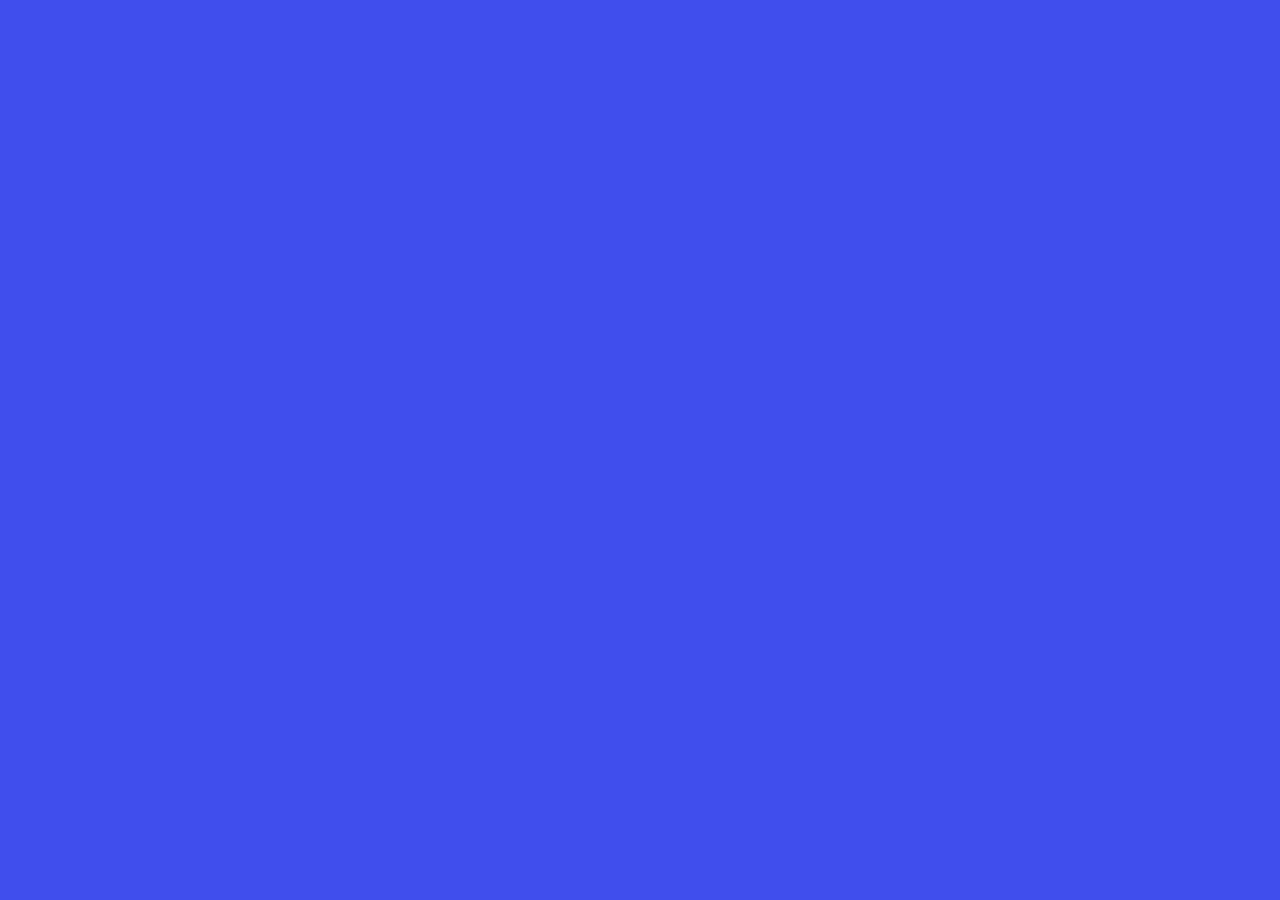
==== bundle_react/index.html @ c21e9825 "updated eslint + added index" ====
<!DOCTYPE html>
<html lang="en">
<head>
    <meta charset="UTF-8">
    <meta http-equiv="X-UA-Compatible" content="IE=edge">
    <meta name="viewport" content="width=device-width, initial-scale=1.0">
    <title>Discord</title>
<script defer src="main.bundle.js"></script><link href="main.css" rel="stylesheet"></head>
<body>
    <div id="root"></div>
</body>
</html>
---- bundle_react/main.css ----
/*!*****************************************************************!*\
  !*** css ./node_modules/css-loader/dist/cjs.js!./src/index.css ***!
  \*****************************************************************/
body{
    background-color: #404eed;
}
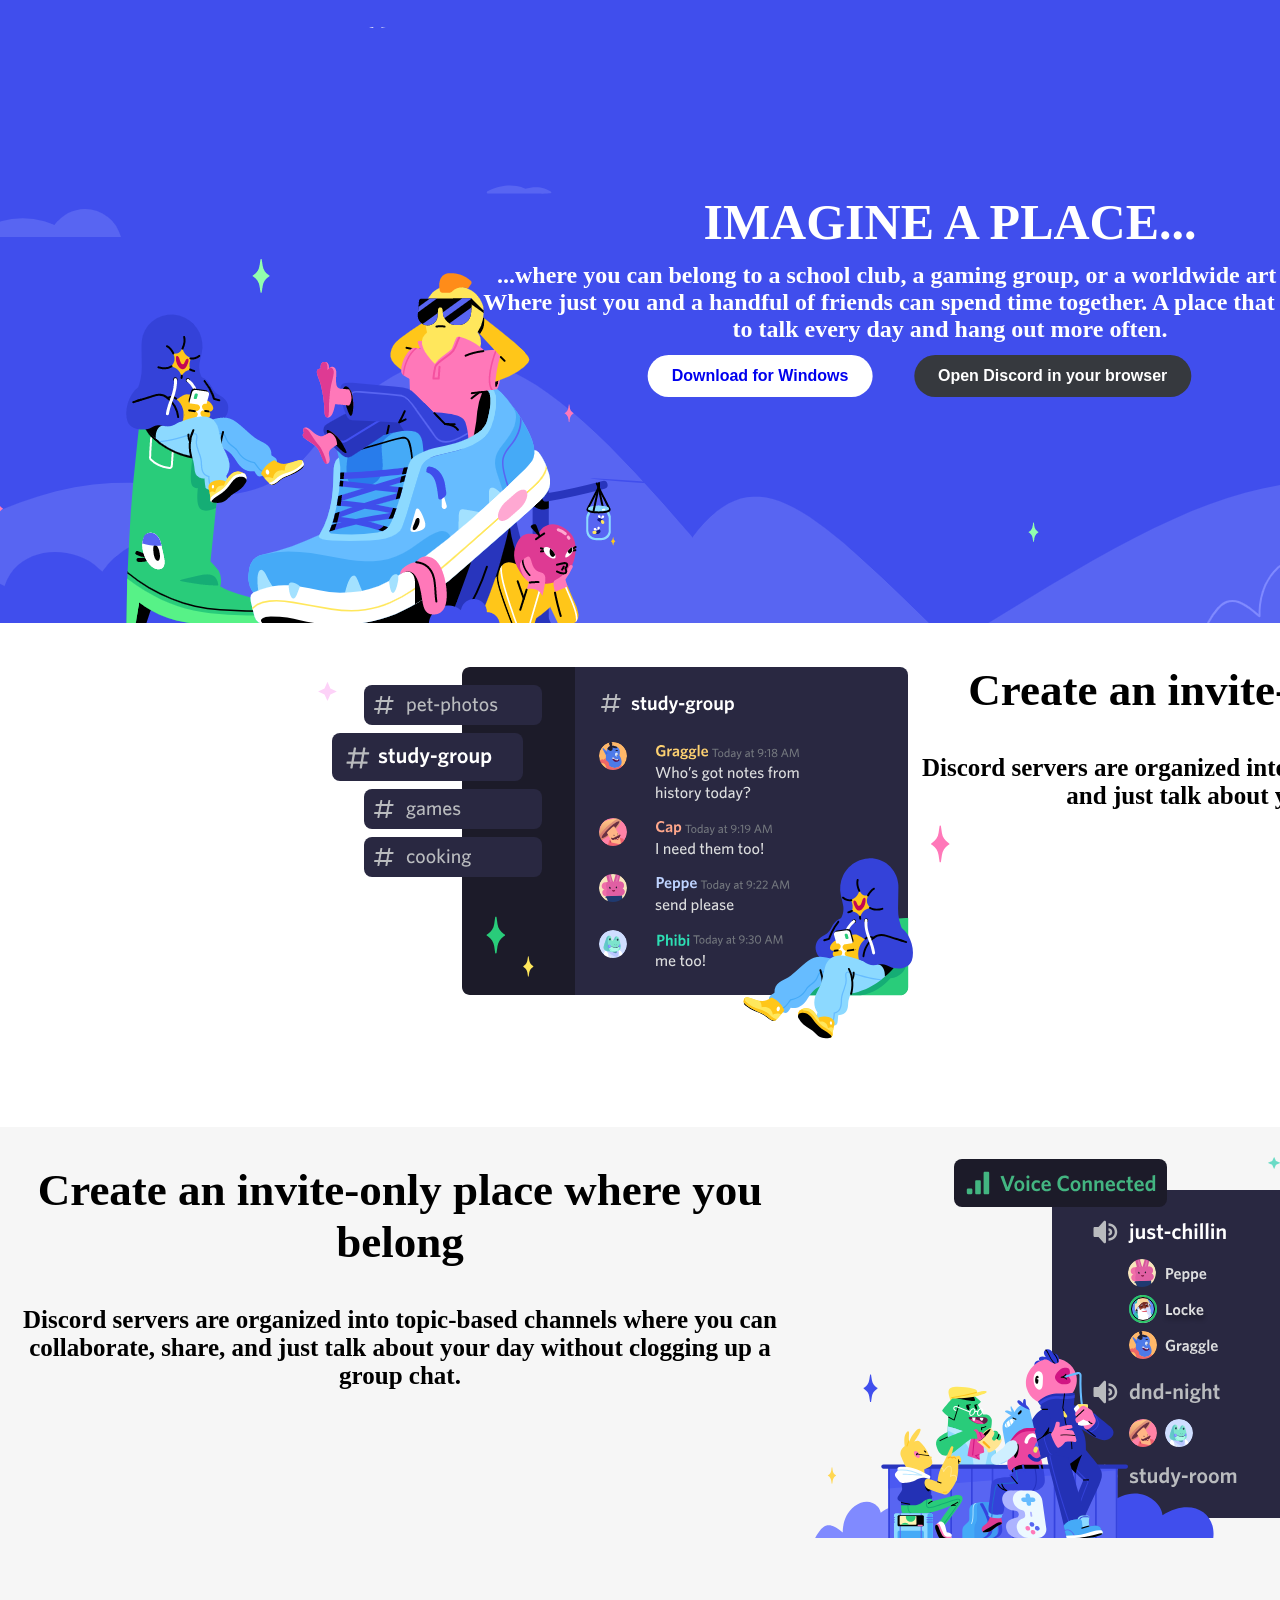
==== commit 32145f67: "added 3 divs for page content" ====
--- a/bundle_react/index.html
+++ b/bundle_react/index.html
@@ -4,7 +4,7 @@
     <meta charset="UTF-8">
     <meta http-equiv="X-UA-Compatible" content="IE=edge">
     <meta name="viewport" content="width=device-width, initial-scale=1.0">
-    <title>Discord</title>
+    <title>Discord | Your Place to Talk and Hangout</title>
 <script defer src="main.bundle.js"></script><link href="main.css" rel="stylesheet"></head>
 <body>
     <div id="root"></div>
--- a/bundle_react/main.css
+++ b/bundle_react/main.css
@@ -1,6 +1,151 @@
 /*!*****************************************************************!*\
   !*** css ./node_modules/css-loader/dist/cjs.js!./src/index.css ***!
   \*****************************************************************/
-body{
-    background-color: #404eed;
+html, body {
+    margin:0px;
+    height:100%;
+    width: fit-content;
+  }
+
+.Site{
+  position:absolute;
+  top:0px;
+  right:0px;
+  bottom:0px;
+  left:0px;
 }
+/*!**********************************************************************************!*\
+  !*** css ./node_modules/css-loader/dist/cjs.js!./src/components/discordSite.css ***!
+  \**********************************************************************************/
+.mainpanel{
+    flex: 1;
+    height: 100%;
+    width: 100%;
+
+
+}
+.panel1{
+    position: relative;
+    width: 100% ;
+    background-repeat: no-repeat, no-repeat;
+
+}
+.subPanel2{
+    height: 500px;
+    width: 100% ;
+    background-color: #ffffff;
+}
+
+
+.panel2{
+    height: 500px;
+    position: relative;
+    width: 100%; 
+    overflow: hidden;
+}
+.panel4{
+    background-color: #ffffff;
+}
+.panel3{
+    margin-left: 300px;
+    width: 600px; 
+    float: left;
+    background-color: #ffffff;
+}
+.panel5{
+    height: 500px;
+    width: 100%; 
+    overflow: hidden;
+    background-color: #f6f6f6;
+}
+.panel6{
+    margin-right: 500px;
+    width: 600px; 
+    float: right;
+}
+.panel7{
+
+    background-color: #f6f6f6;
+}
+.btn{
+    position:absolute;
+    top: 60%;
+    left: 40%;
+    transform: translate(-50%, -50%);
+    -ms-transform: translate(-50%, -50%);
+    background-color: #ffffff;
+    color: #5865f4;
+    font-size: 16px;
+    padding: 12px 24px;
+    font-weight: bold;
+    border: none;
+    cursor: pointer;
+    border-radius: 25px;
+
+}
+.btn2{
+    position:absolute;
+    top: 60%;
+    right: 30%;
+    transform: translate(-50%, -50%);
+    -ms-transform: translate(-50%, -50%);
+    background-color: #36393e;
+    color: #ffffff;
+    font-size: 16px;
+    padding: 12px 24px;
+    font-weight: bold;
+    border: none;
+    cursor: pointer;
+    border-radius: 25px;
+
+}
+
+.link{
+    text-decoration: none;
+}
+
+.subText1{
+    position: absolute;
+    top: 30%;
+    left: 50%;
+    font-size: 50px;
+    transform: translate(-50%, -50%);
+    color: #ffffff;
+    text-align: center;
+    justify-content: center;
+}
+.subText3{
+    position: absolute;
+    top: 45%;
+    left: 50%;
+    font-size: 22x;
+    transform: translate(-50%, -50%);
+    color: #ffffff;
+    text-align: center;
+    justify-content: center;
+}
+.subText4{
+    top: 10%;
+    font-size: 45px;
+    text-align: center;
+    
+}
+
+.subText5{
+    top: 20%;
+    text-align: center;
+    font-size: 25px;
+}
+
+.subText6{
+    top: 10%;
+    font-size: 45px;
+    text-align: center;
+    
+}
+
+.subText7{
+    top: 20%;
+    text-align: center;
+    font-size: 25px;
+}
